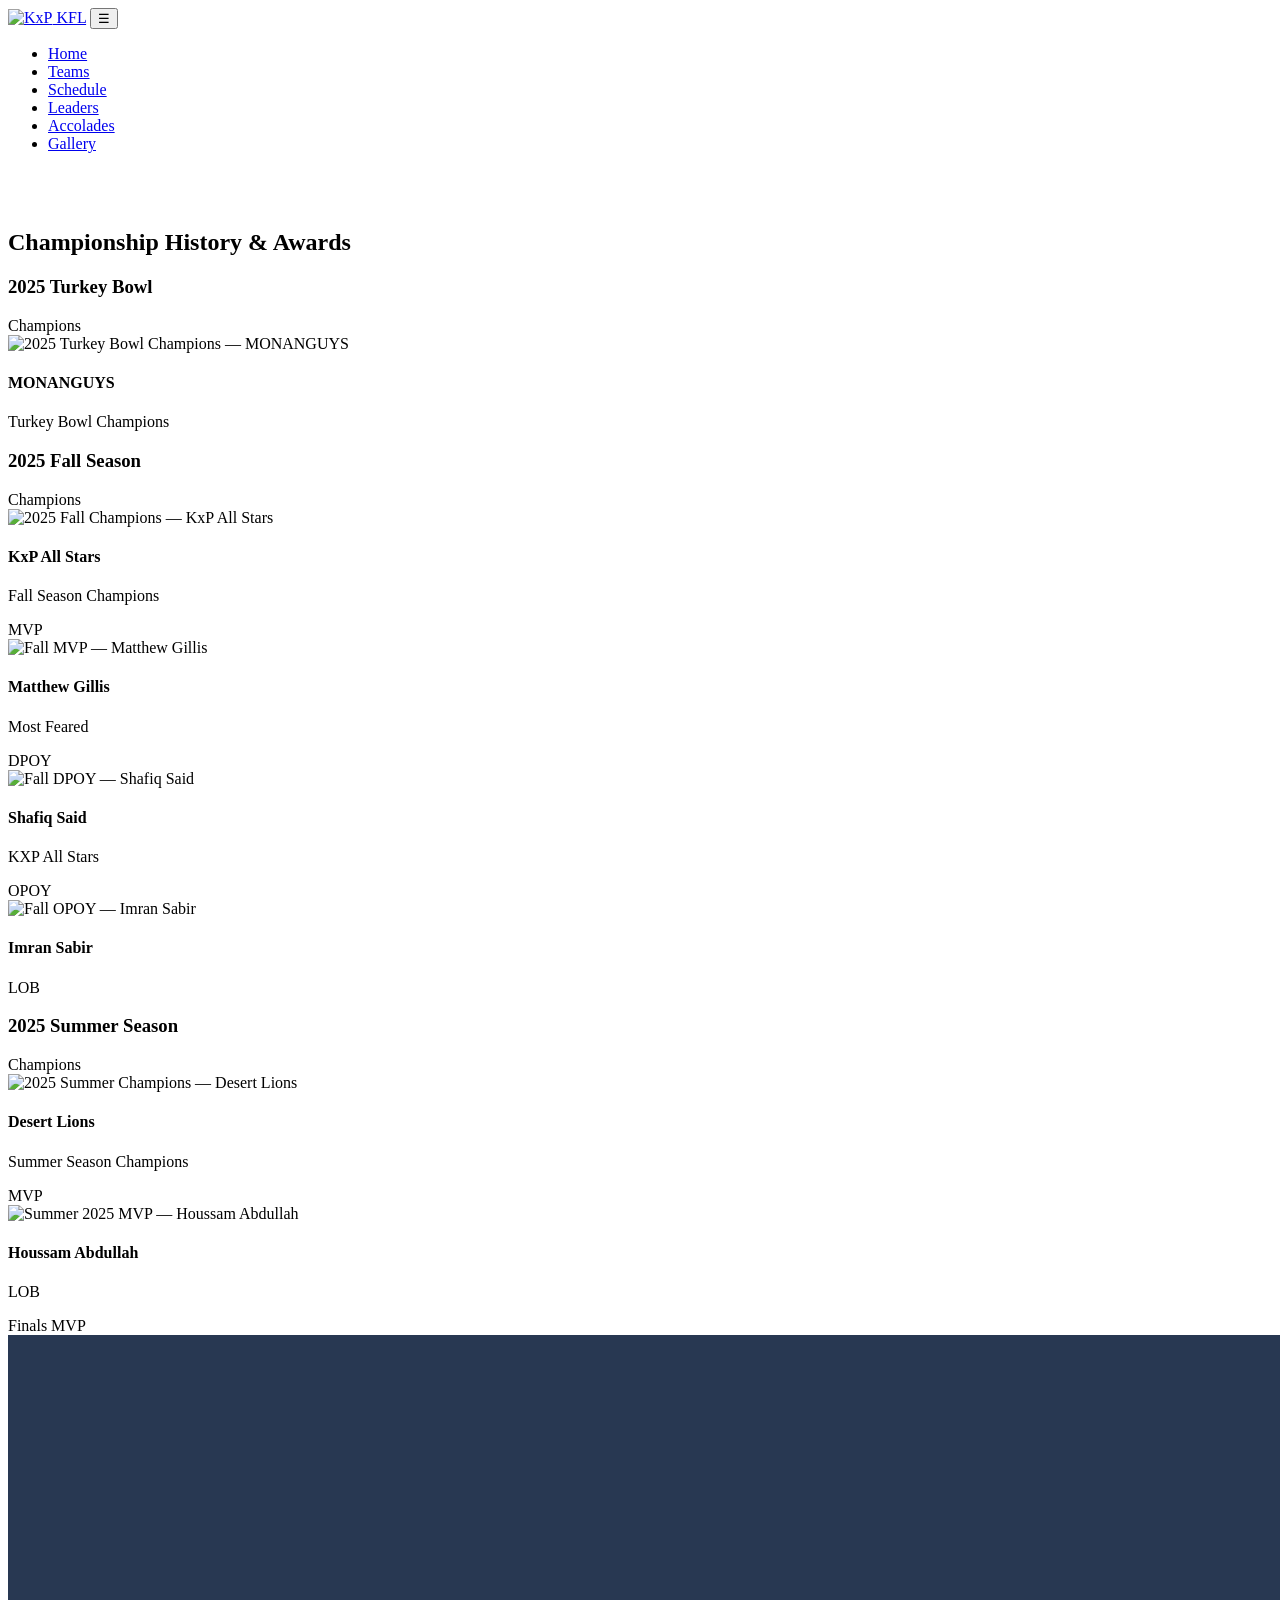
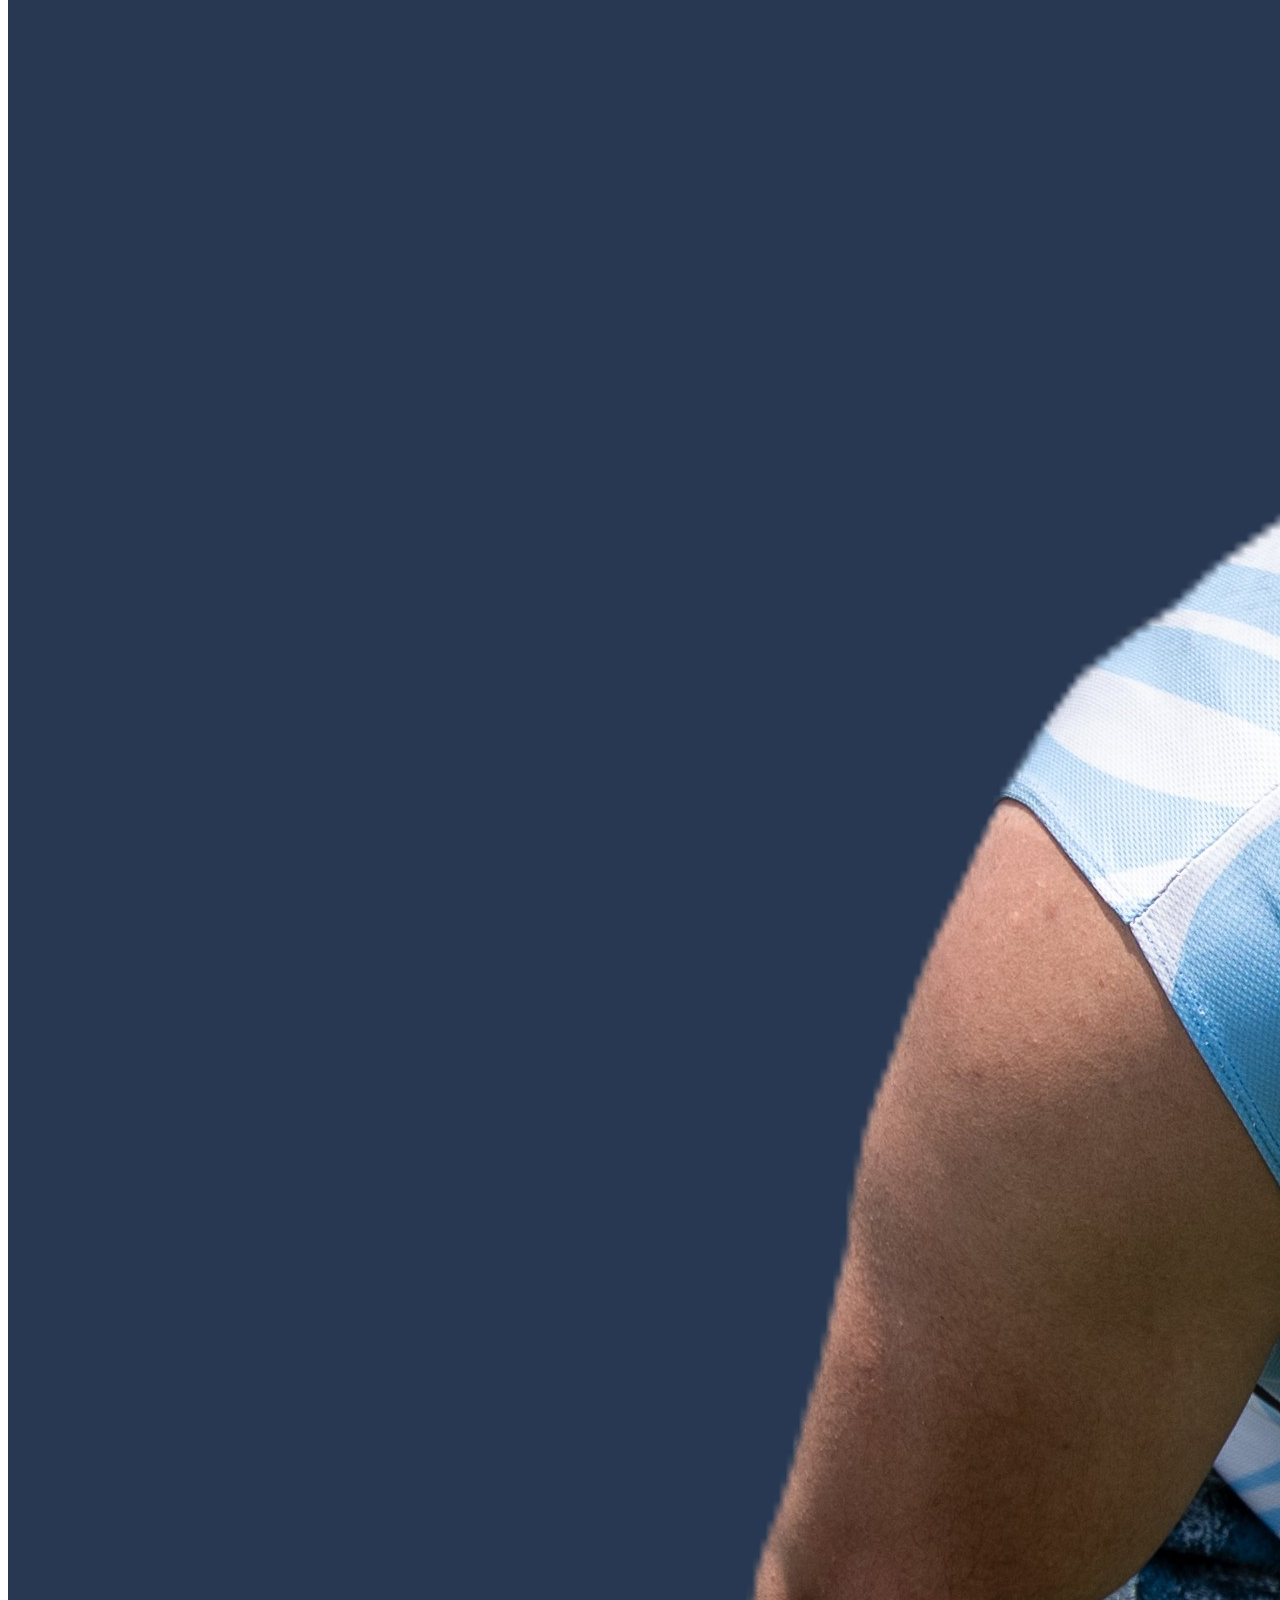
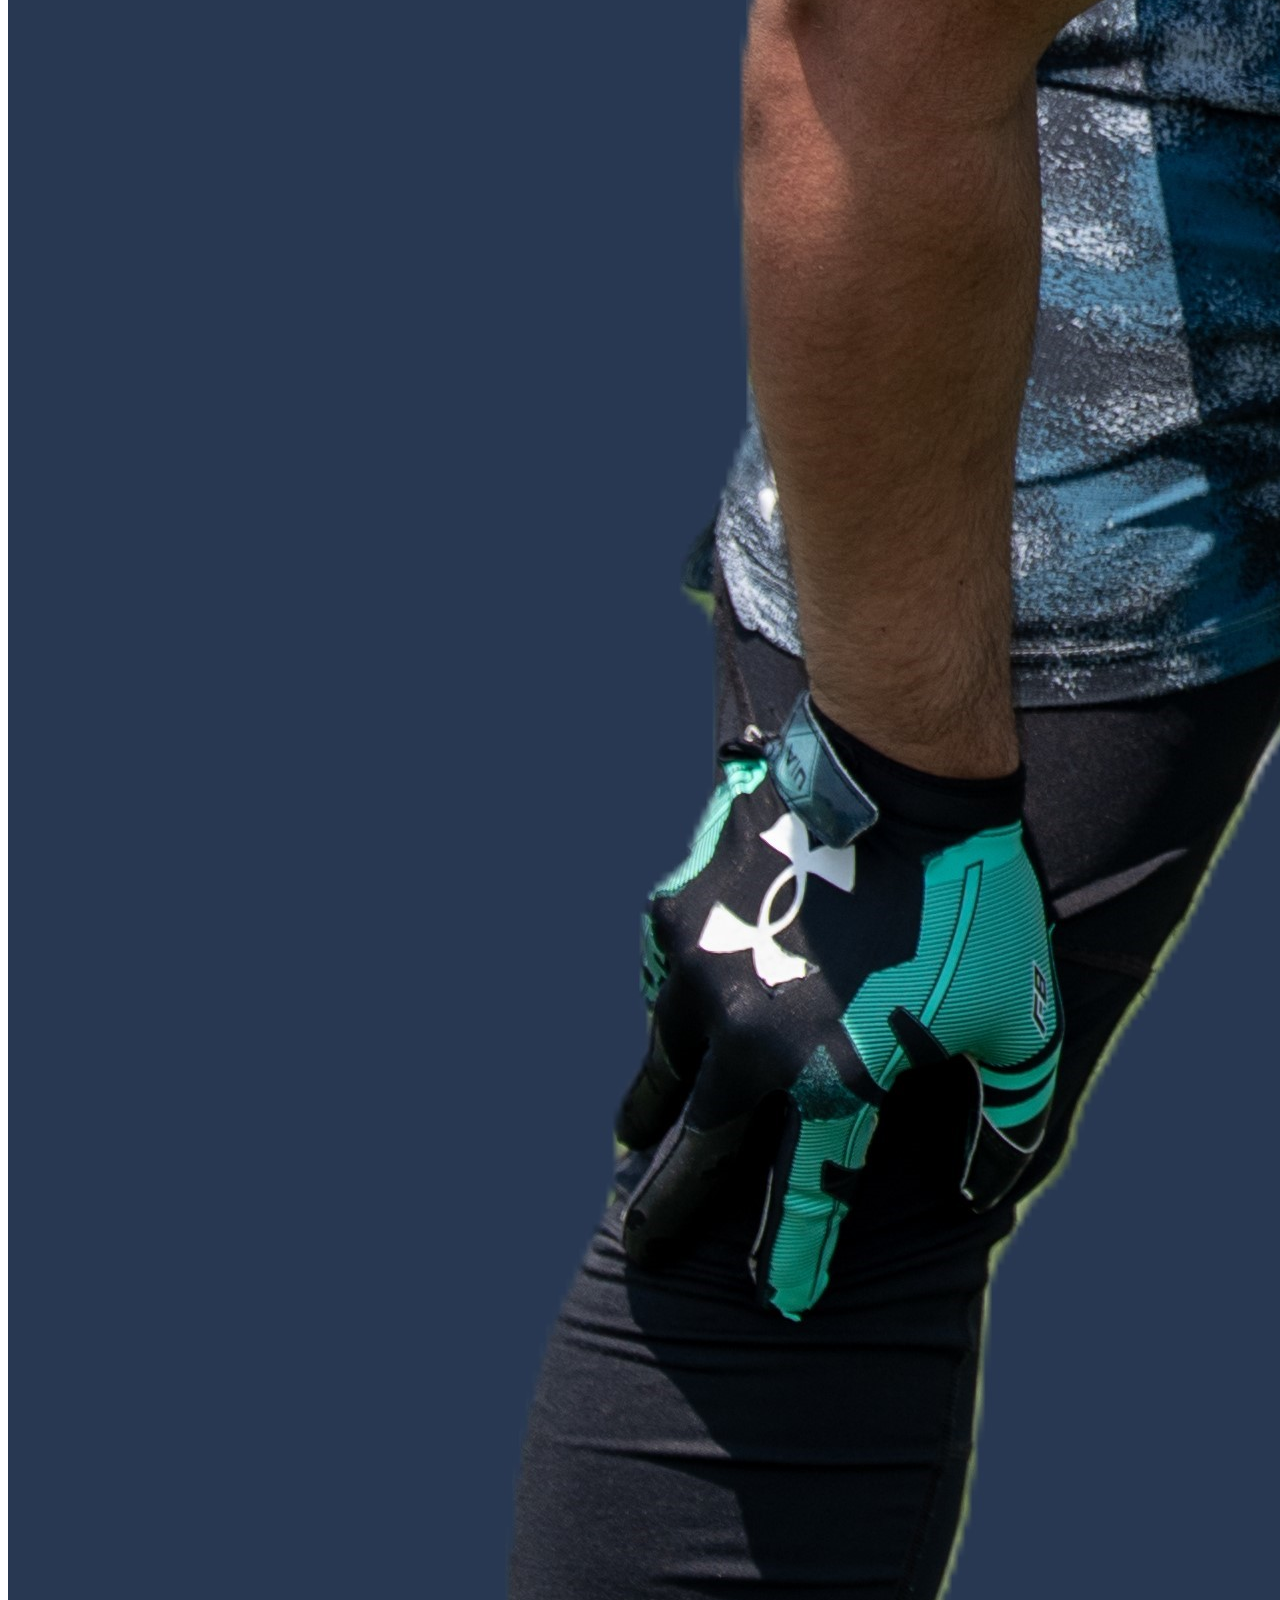
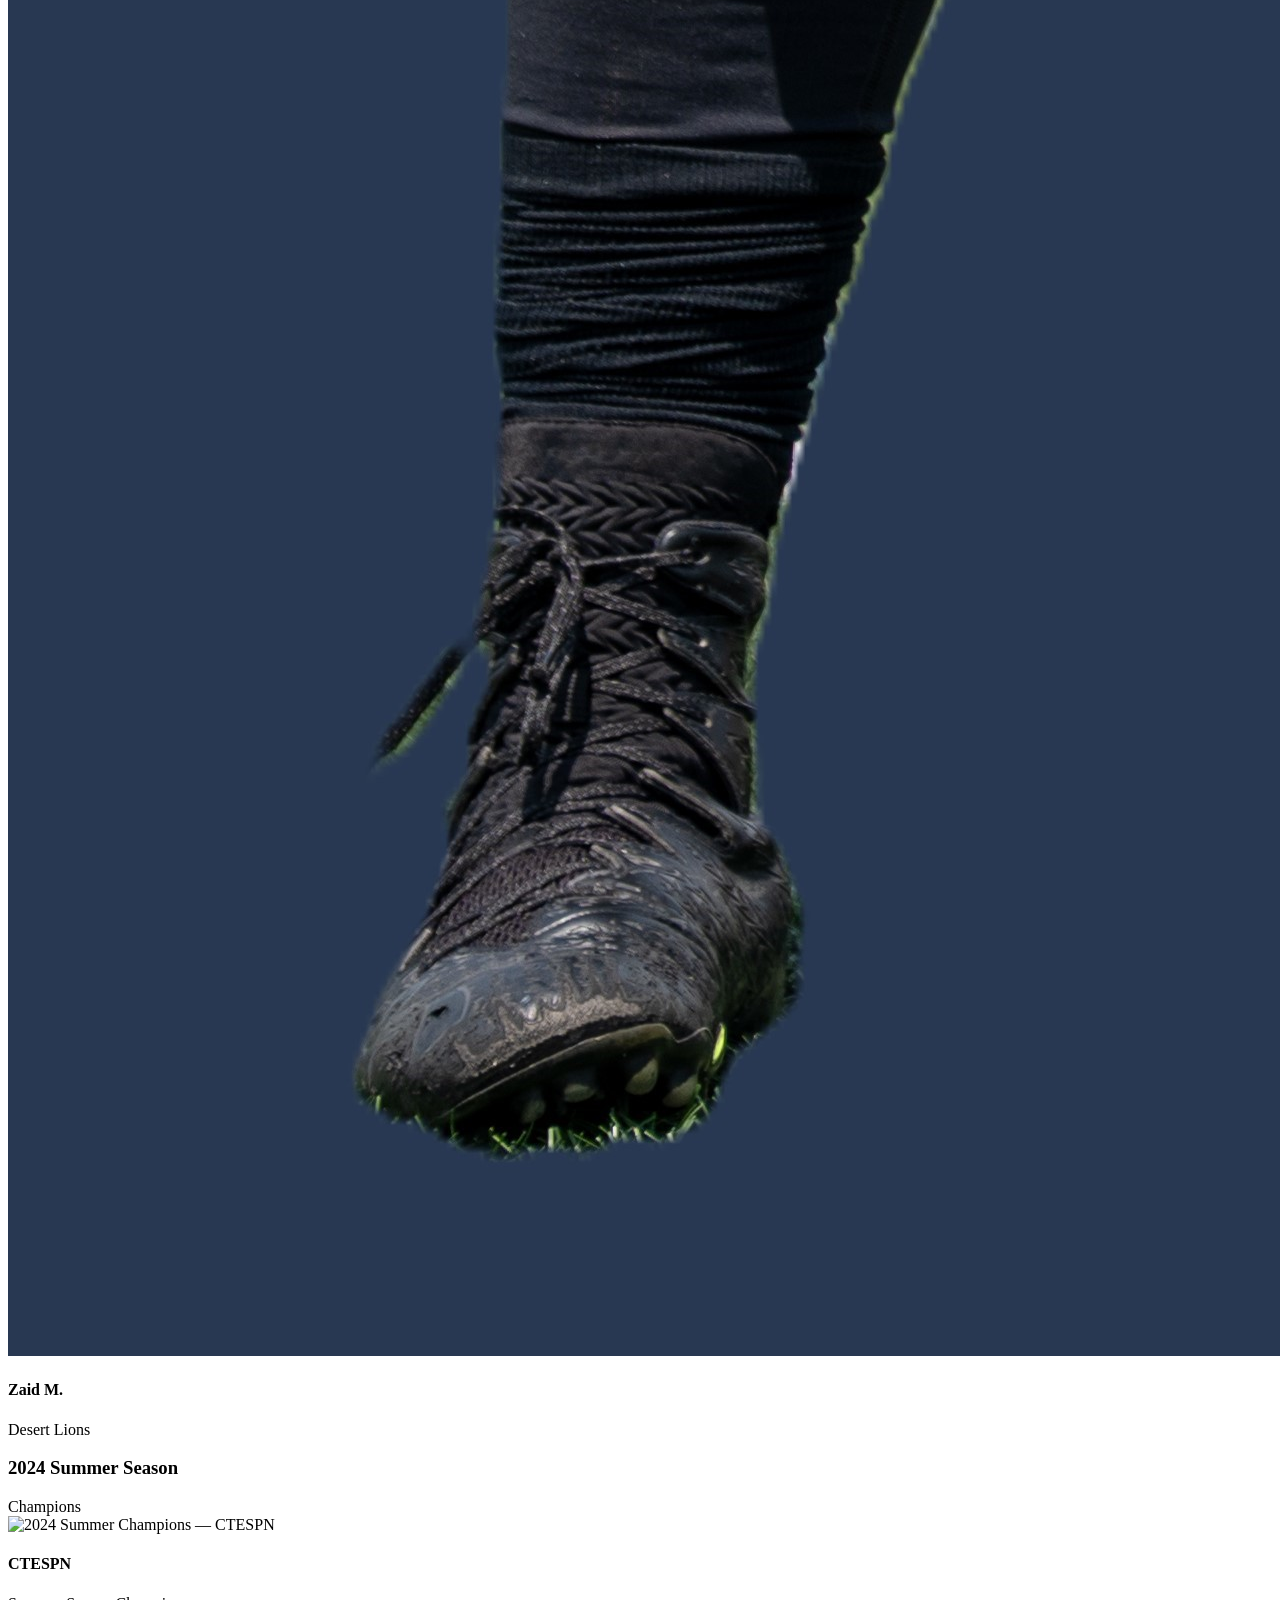
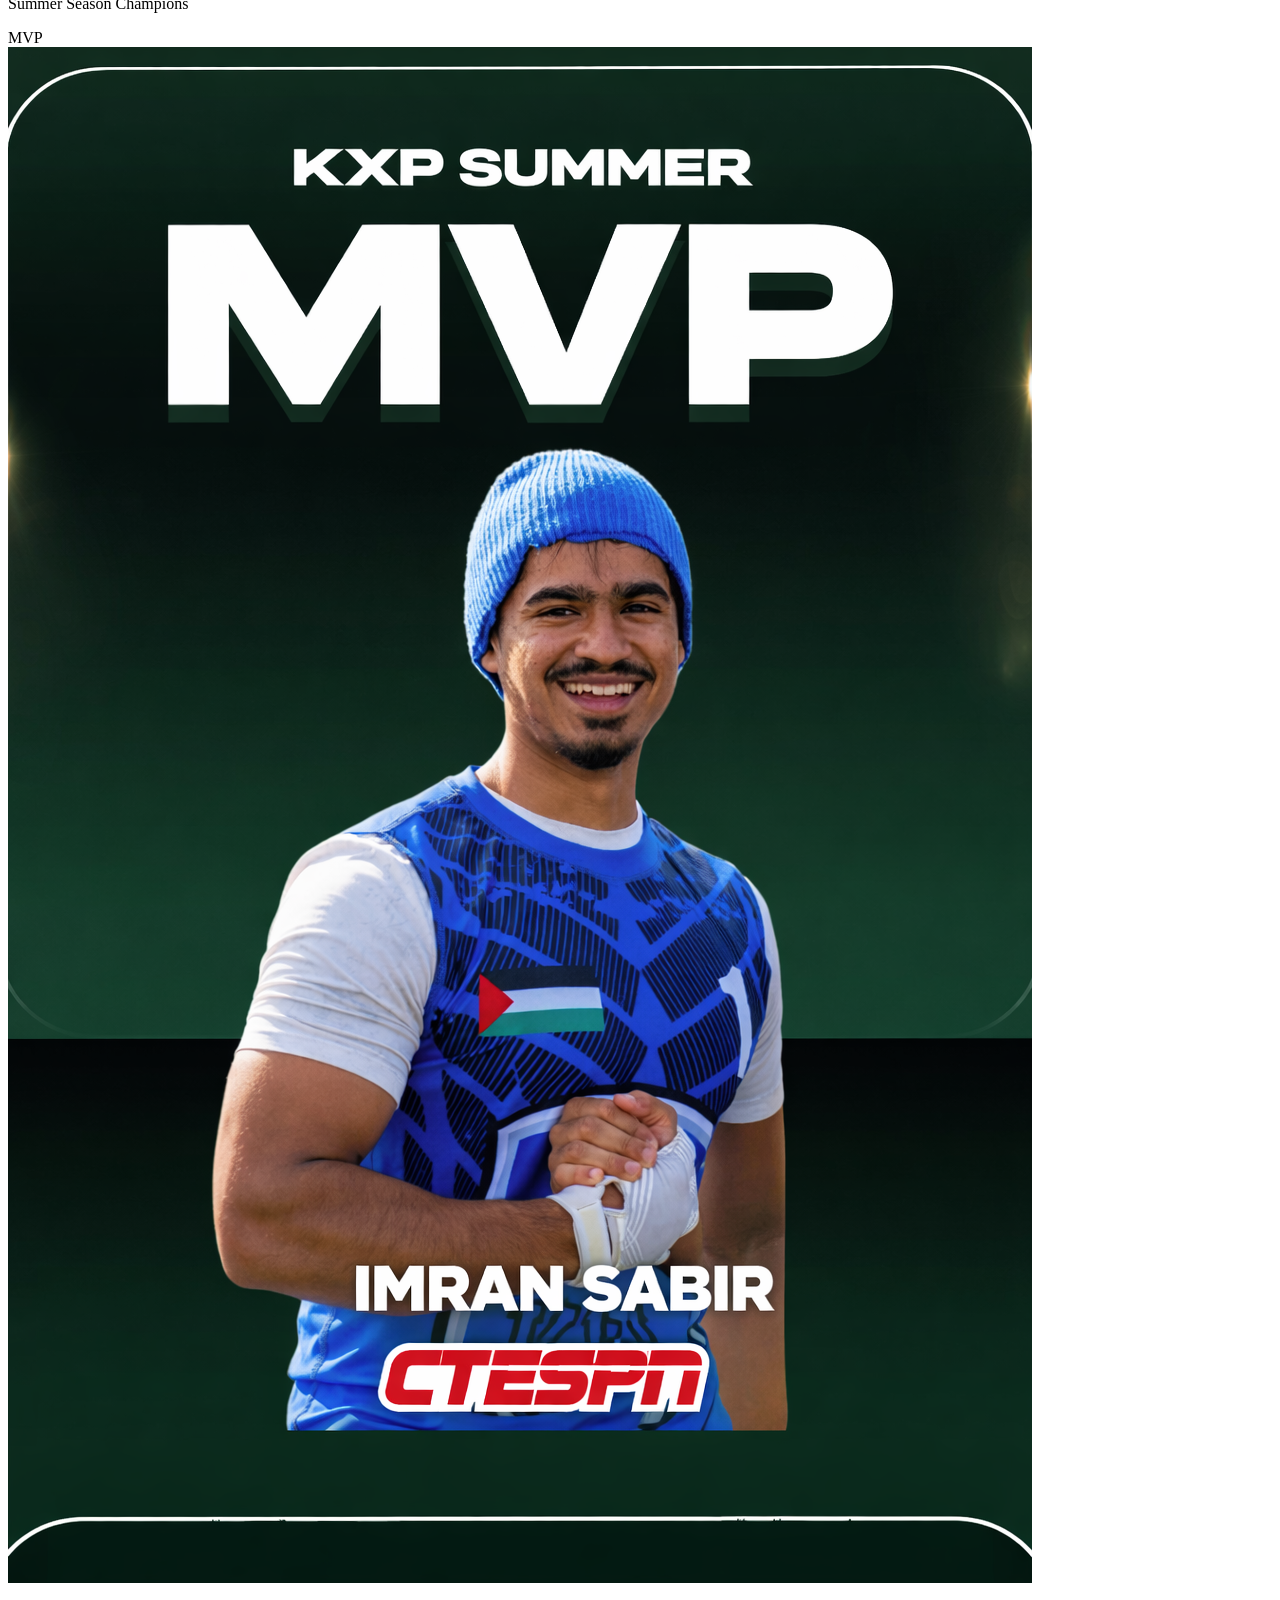
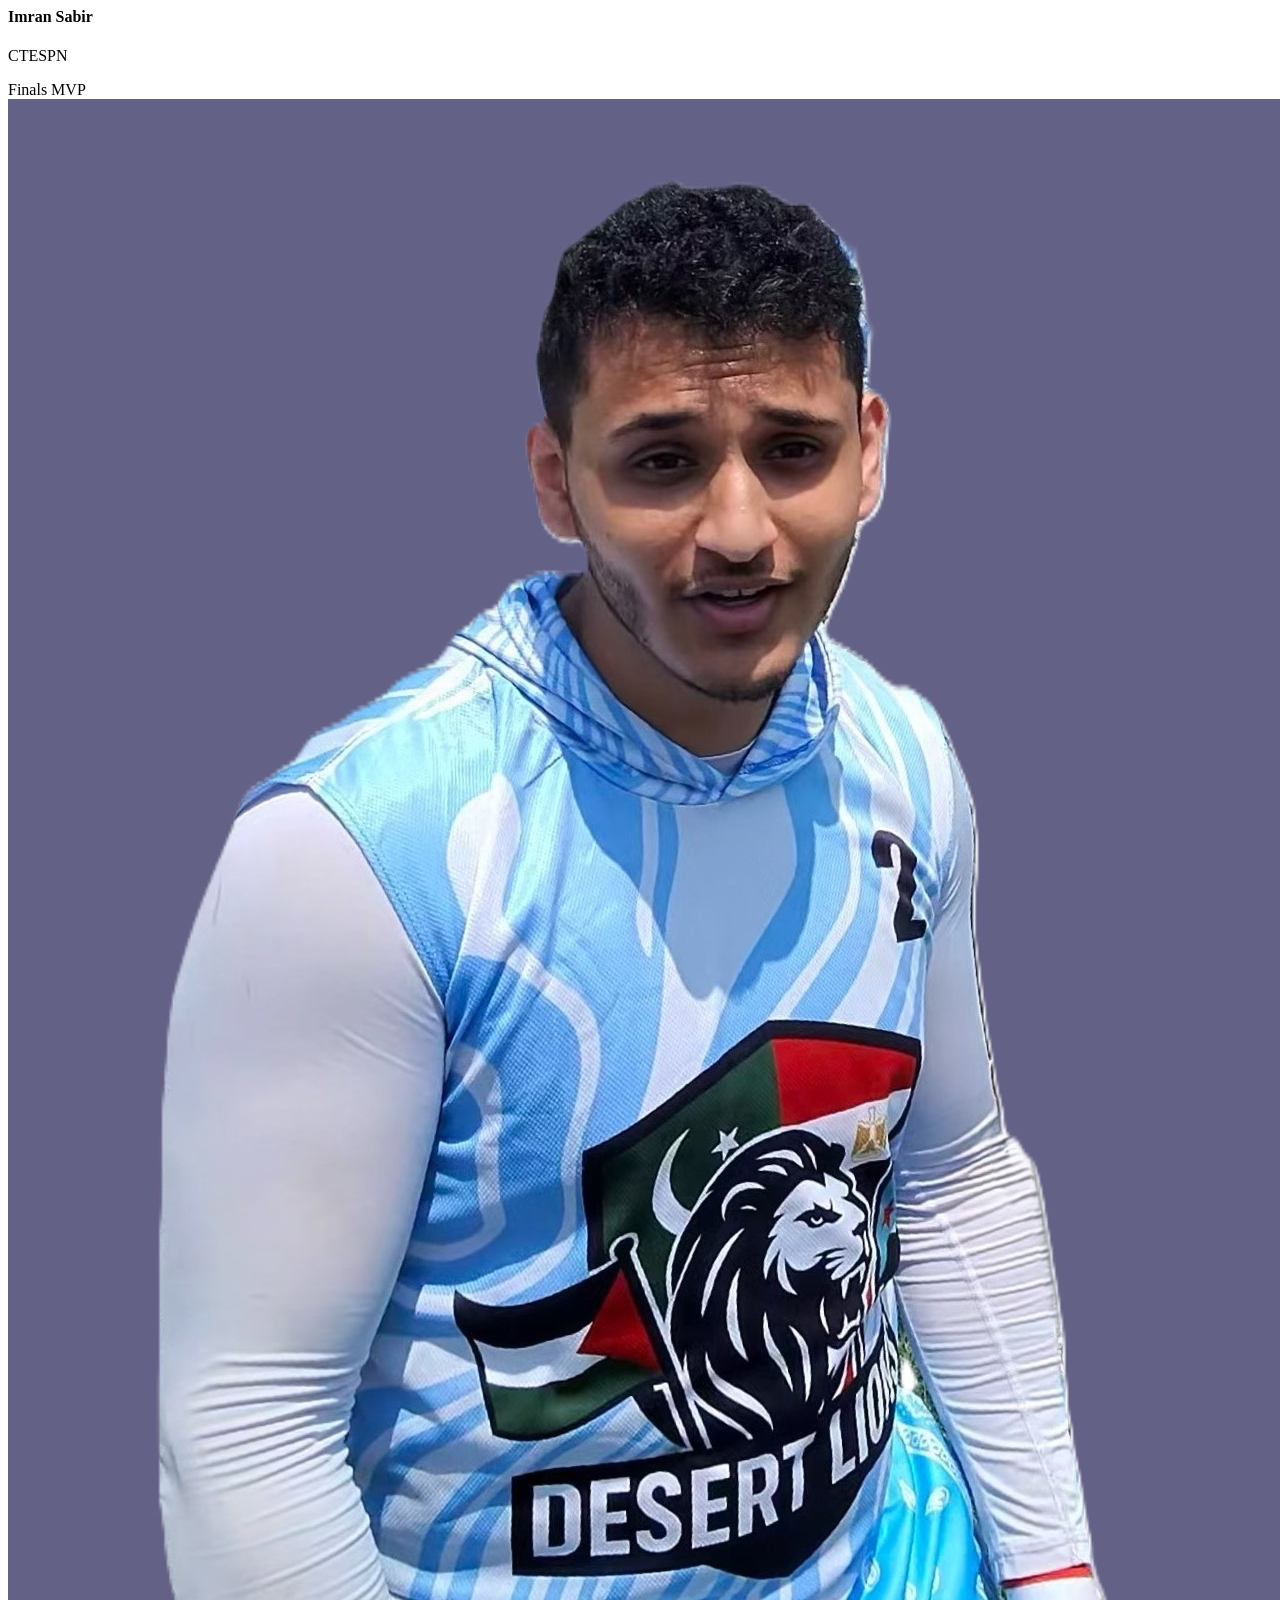
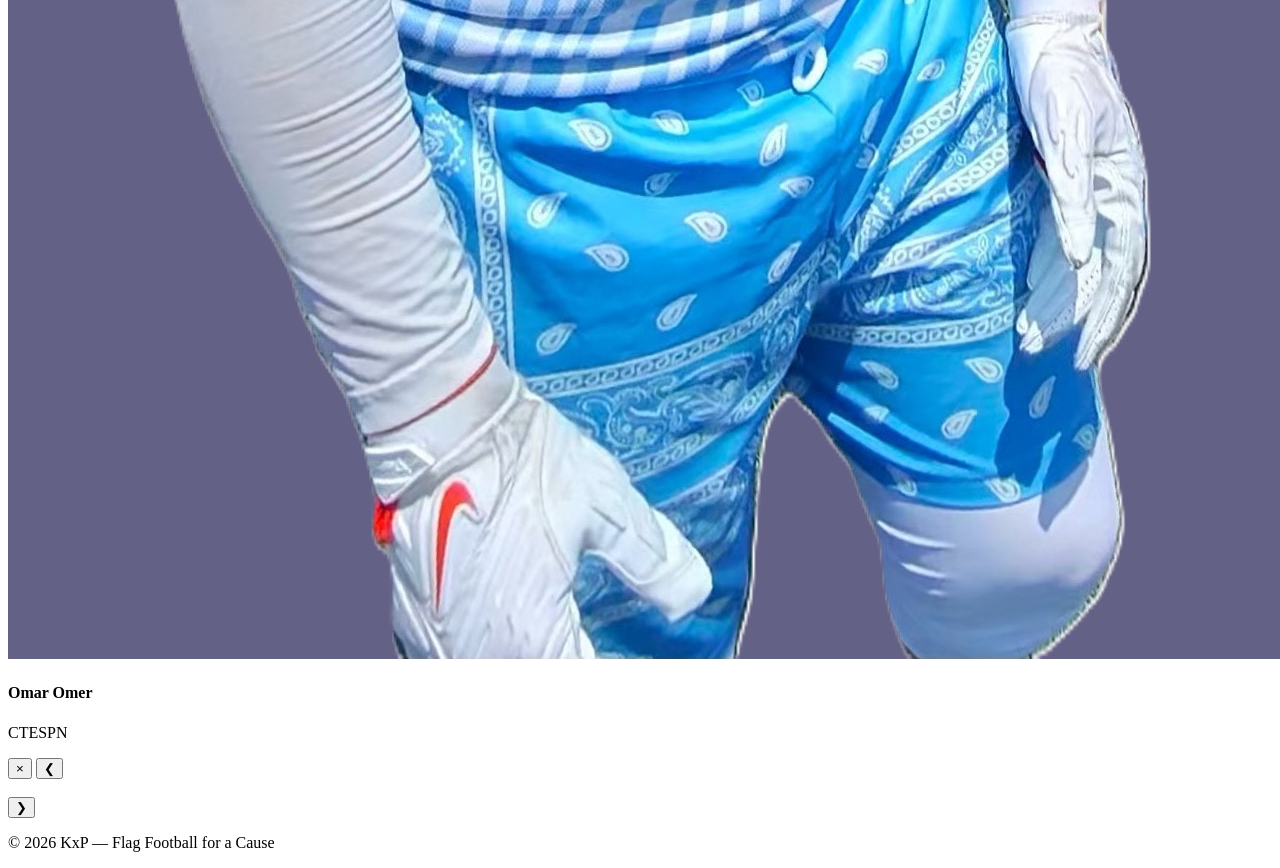
==== accolades.html @ 6675acc7 "Updated Accolades" ====
<!DOCTYPE html>
<html lang="en">
<head>
  <meta charset="UTF-8">
  <meta name="viewport" content="width=device-width, initial-scale=1.0">
  <title>Accolades — KxP Flag Football</title>
  <link rel="preconnect" href="https://fonts.googleapis.com">
  <link href="https://fonts.googleapis.com/css2?family=Inter:wght@400;500;600;700;800&display=swap" rel="stylesheet">
  <link rel="stylesheet" href="css/style.css">
</head>
<body>

  <!-- Navigation -->
  <nav class="navbar">
    <div class="navbar-inner">
      <a href="index.html" class="nav-brand"><img src="images/logo.PNG" alt="KxP"> KFL</a>
      <button class="mobile-toggle" onclick="toggleMobileNav()">&#9776;</button>
      <ul class="nav-links">
        <li><a href="index.html">Home</a></li>
        <li><a href="teams.html">Teams</a></li>
        <li><a href="schedule.html">Schedule</a></li>
        <li><a href="leaders.html">Leaders</a></li>
        <li><a href="accolades.html" class="active">Accolades</a></li>
        <li><a href="gallery.html">Gallery</a></li>
      </ul>
    </div>
  </nav>

  <section class="section" style="padding-top: 2.5rem;">
    <h2 class="section-title">Championship History & Awards</h2>

    <!-- 2025 Turkey Bowl -->
    <div class="accolade-season">
      <h3 class="accolade-season-title">2025 Turkey Bowl</h3>
      <div class="accolade-grid">
        <div class="accolade-card accolade-champ">
          <div class="accolade-badge">Champions</div>
          <img src="images/TurkeyBowlChamps2025.PNG" alt="2025 Turkey Bowl Champions — MONANGUYS">
          <div class="accolade-info">
            <h4>MONANGUYS</h4>
            <p>Turkey Bowl Champions</p>
          </div>
        </div>
      </div>
    </div>

    <!-- 2025 Fall Season -->
    <div class="accolade-season">
      <h3 class="accolade-season-title">2025 Fall Season</h3>
      <div class="accolade-grid">
        <div class="accolade-card accolade-champ">
          <div class="accolade-badge">Champions</div>
          <img src="images/team1.PNG" alt="2025 Fall Champions — KxP All Stars">
          <div class="accolade-info">
            <h4>KxP All Stars</h4>
            <p>Fall Season Champions</p>
          </div>
        </div>
        <div class="accolade-card">
          <div class="accolade-badge accolade-badge-mvp">MVP</div>
          <img src="images/MVPfall.PNG" alt="Fall MVP — Matthew Gillis">
          <div class="accolade-info">
            <h4>Matthew Gillis</h4>
            <p>Most Feared</p>
          </div>
        </div>
        <div class="accolade-card">
          <div class="accolade-badge accolade-badge-dpoy">DPOY</div>
          <img src="images/FallDPOY.PNG" alt="Fall DPOY — Shafiq Said">
          <div class="accolade-info">
            <h4>Shafiq Said</h4>
            <p>KXP All Stars</p>
          </div>
        </div>
        <div class="accolade-card">
          <div class="accolade-badge accolade-badge-opoy">OPOY</div>
          <img src="images/FallOPOY.PNG" alt="Fall OPOY — Imran Sabir">
          <div class="accolade-info">
            <h4>Imran Sabir</h4>
            <p>LOB</p>
          </div>
        </div>
      </div>
    </div>

    <!-- 2025 Summer Season -->
    <div class="accolade-season">
      <h3 class="accolade-season-title">2025 Summer Season</h3>
      <div class="accolade-grid">
        <div class="accolade-card accolade-champ">
          <div class="accolade-badge">Champions</div>
          <img src="images/DL.PNG" alt="2025 Summer Champions — Desert Lions">
          <div class="accolade-info">
            <h4>Desert Lions</h4>
            <p>Summer Season Champions</p>
          </div>
        </div>
        <div class="accolade-card">
          <div class="accolade-badge accolade-badge-mvp">MVP</div>
          <img src="images/Summer2025MvpHoussamAbdullah.PNG" alt="Summer 2025 MVP — Houssam Abdullah">
          <div class="accolade-info">
            <h4>Houssam Abdullah</h4>
            <p>LOB</p>
          </div>
        </div>
        <div class="accolade-card">
          <div class="accolade-badge accolade-badge-mvp">Finals MVP</div>
          <img src="images/Summer2025FinalsMVPZaidM.JPEG" alt="Summer 2025 Finals MVP — Zaid M.">
          <div class="accolade-info">
            <h4>Zaid M.</h4>
            <p>Desert Lions</p>
          </div>
        </div>
      </div>
    </div>

    <!-- 2024 Summer Season -->
    <div class="accolade-season">
      <h3 class="accolade-season-title">2024 Summer Season</h3>
      <div class="accolade-grid">
        <div class="accolade-card accolade-champ">
          <div class="accolade-badge">Champions</div>
          <img src="images/Summer2024Champs.PNG" alt="2024 Summer Champions — CTESPN">
          <div class="accolade-info">
            <h4>CTESPN</h4>
            <p>Summer Season Champions</p>
          </div>
        </div>
        <div class="accolade-card">
          <div class="accolade-badge accolade-badge-mvp">MVP</div>
          <img src="images/Summer2024MvpImranSabir.PNG" alt="Summer 2024 MVP — Imran Sabir">
          <div class="accolade-info">
            <h4>Imran Sabir</h4>
            <p>CTESPN</p>
          </div>
        </div>
        <div class="accolade-card">
          <div class="accolade-badge accolade-badge-mvp">Finals MVP</div>
          <img src="images/Summer2024FinalsMVPOmarOmer.jpeg" alt="Summer 2024 Finals MVP — Omar Omer">
          <div class="accolade-info">
            <h4>Omar Omer</h4>
            <p>CTESPN</p>
          </div>
        </div>
      </div>
    </div>

  </section>

  <!-- Lightbox -->
  <div class="lightbox" id="lightbox">
    <button class="lightbox-close" onclick="closeLightbox()">&times;</button>
    <button class="lightbox-prev" onclick="prevPhoto()">&#10094;</button>
    <div class="lightbox-content">
      <img id="lightbox-img" src="" alt="">
      <div class="lightbox-caption" id="lightbox-caption"></div>
      <div class="lightbox-counter" id="lightbox-counter"></div>
    </div>
    <button class="lightbox-next" onclick="nextPhoto()">&#10095;</button>
  </div>

  <!-- Footer -->
  <footer class="footer">
    <p>&copy; 2026 KxP &mdash; Flag Football for a Cause</p>
  </footer>

  <script src="js/app.js"></script>
  <script>
    // Build photos array from accolade cards
    const cards = document.querySelectorAll('.accolade-card');
    const photos = [];
    cards.forEach((card, i) => {
      const img = card.querySelector('img');
      const h4 = card.querySelector('.accolade-info h4');
      const badge = card.querySelector('.accolade-badge');
      const caption = (badge ? badge.textContent + ' — ' : '') + (h4 ? h4.textContent : '');
      photos.push({ src: img.src, caption: caption });
      card.style.cursor = 'pointer';
      card.addEventListener('click', () => openLightbox(i));
    });

    let currentPhoto = 0;

    function openLightbox(index) {
      currentPhoto = index;
      updateLightbox();
      document.getElementById('lightbox').classList.add('active');
      document.body.style.overflow = 'hidden';
    }

    function closeLightbox() {
      document.getElementById('lightbox').classList.remove('active');
      document.body.style.overflow = '';
    }

    function nextPhoto() {
      currentPhoto = (currentPhoto + 1) % photos.length;
      updateLightbox();
    }

    function prevPhoto() {
      currentPhoto = (currentPhoto - 1 + photos.length) % photos.length;
      updateLightbox();
    }

    function updateLightbox() {
      const photo = photos[currentPhoto];
      document.getElementById('lightbox-img').src = photo.src;
      document.getElementById('lightbox-img').alt = photo.caption;
      document.getElementById('lightbox-caption').textContent = photo.caption;
      document.getElementById('lightbox-counter').textContent = (currentPhoto + 1) + ' / ' + photos.length;
    }

    document.addEventListener('keydown', (e) => {
      const lb = document.getElementById('lightbox');
      if (!lb.classList.contains('active')) return;
      if (e.key === 'Escape') closeLightbox();
      if (e.key === 'ArrowRight') nextPhoto();
      if (e.key === 'ArrowLeft') prevPhoto();
    });

    document.getElementById('lightbox').addEventListener('click', (e) => {
      if (e.target === document.getElementById('lightbox')) closeLightbox();
    });
  </script>
</body>
</html>
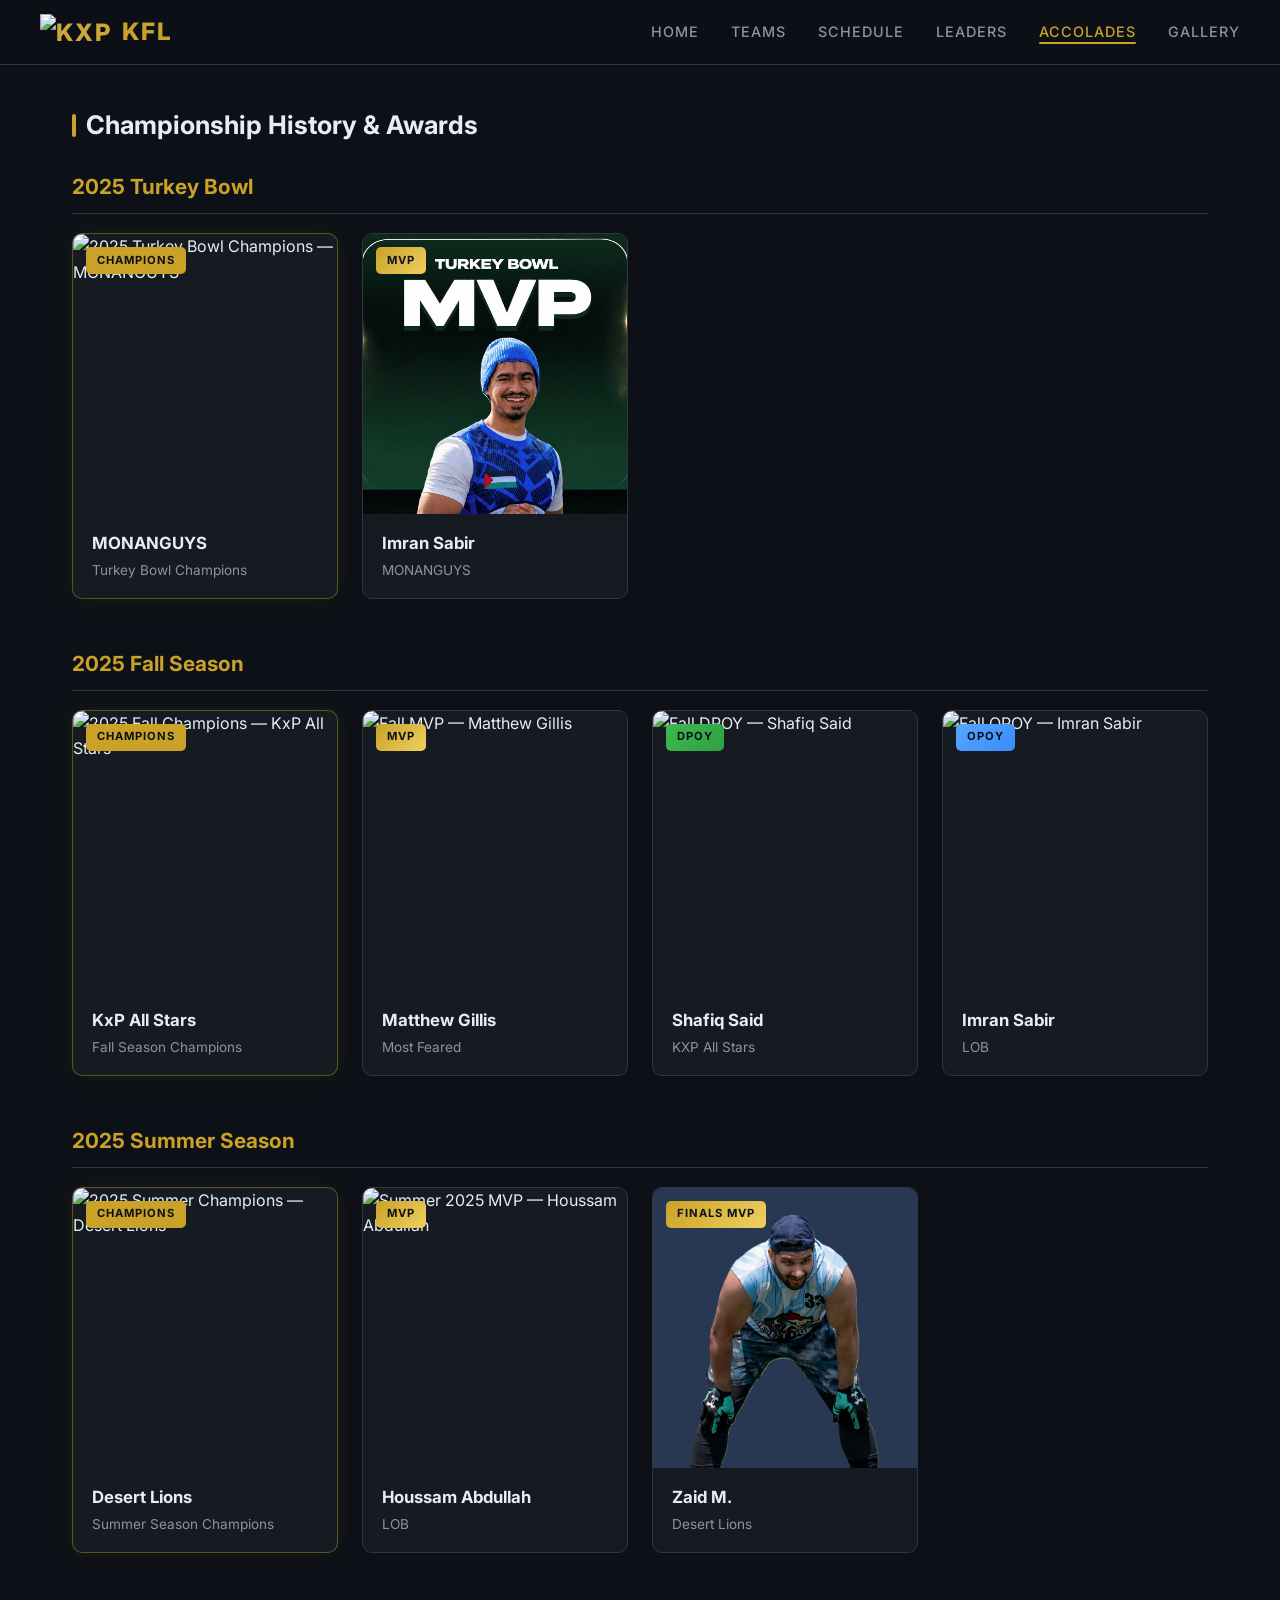
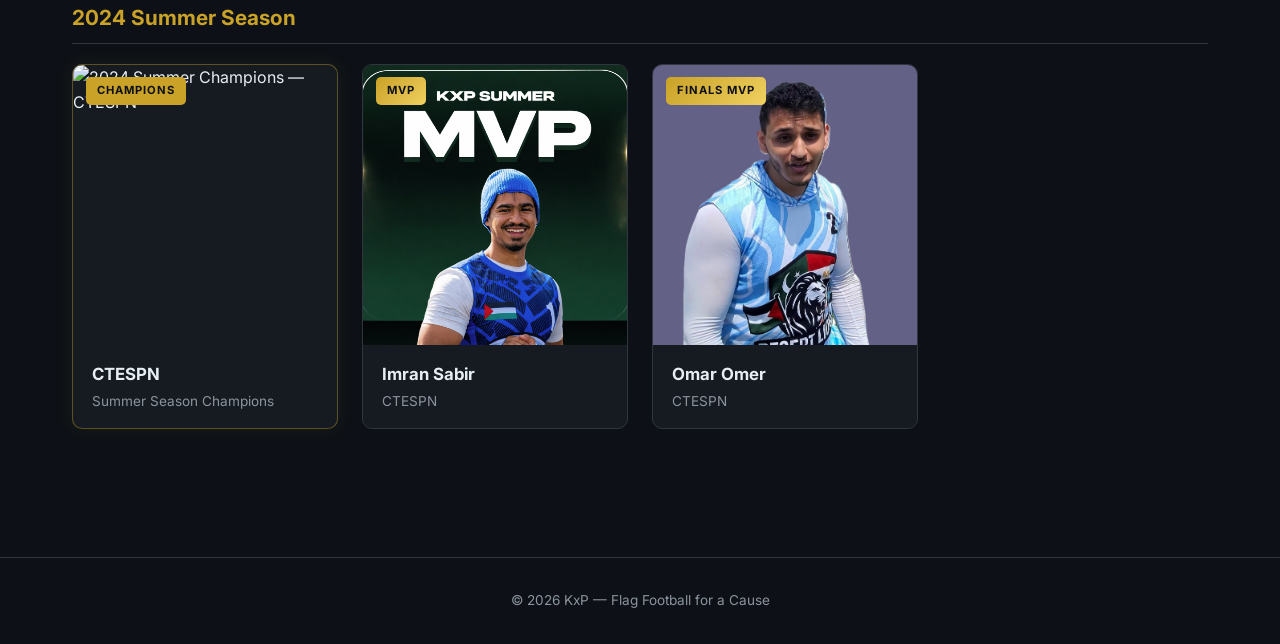
==== commit 419eeadf: "Fixes" ====
--- a/accolades.html
+++ b/accolades.html
@@ -39,6 +39,14 @@
           <div class="accolade-info">
             <h4>MONANGUYS</h4>
             <p>Turkey Bowl Champions</p>
+          </div>
+        </div>
+        <div class="accolade-card">
+          <div class="accolade-badge accolade-badge-mvp">MVP</div>
+          <img src="images/ImranTurkeyBowlMVp.png" alt="Turkey Bowl MVP — Imran Sabir">
+          <div class="accolade-info">
+            <h4>Imran Sabir</h4>
+            <p>MONANGUYS</p>
           </div>
         </div>
       </div>
--- a/css/style.css
+++ b/css/style.css
@@ -0,0 +1,1451 @@
+/* ── Reset & Base ── */
+*, *::before, *::after { margin: 0; padding: 0; box-sizing: border-box; }
+
+:root {
+  --bg: #0d1117;
+  --surface: #161b22;
+  --surface-hover: #1c2129;
+  --border: #30363d;
+  --text: #e6edf3;
+  --text-muted: #8b949e;
+  --accent: #c9a227;
+  --accent-glow: rgba(201, 162, 39, 0.15);
+  --green: #3fb950;
+  --red: #f85149;
+  --radius: 10px;
+}
+
+html { scroll-behavior: smooth; }
+
+body {
+  font-family: 'Inter', -apple-system, BlinkMacSystemFont, 'Segoe UI', sans-serif;
+  background: var(--bg);
+  color: var(--text);
+  line-height: 1.6;
+  min-height: 100vh;
+}
+
+a { color: var(--accent); text-decoration: none; transition: opacity 0.2s; }
+a:hover { opacity: 0.85; }
+
+img { max-width: 100%; display: block; }
+
+/* ── Navigation ── */
+.navbar {
+  position: sticky;
+  top: 0;
+  z-index: 100;
+  background: rgba(13, 17, 23, 0.92);
+  backdrop-filter: blur(12px);
+  border-bottom: 1px solid var(--border);
+  padding: 0 2rem;
+}
+
+.navbar-inner {
+  max-width: 1200px;
+  margin: 0 auto;
+  display: flex;
+  align-items: center;
+  justify-content: space-between;
+  height: 64px;
+}
+
+.nav-brand {
+  font-size: 1.5rem;
+  font-weight: 800;
+  color: var(--accent);
+  letter-spacing: 2px;
+  text-transform: uppercase;
+  display: flex;
+  align-items: center;
+  gap: 0.6rem;
+}
+
+.nav-brand img {
+  height: 36px;
+  width: auto;
+  mix-blend-mode: screen;
+}
+
+.nav-brand span { color: var(--text); font-weight: 400; }
+
+.nav-links { display: flex; gap: 2rem; list-style: none; }
+
+.nav-links a {
+  color: var(--text-muted);
+  font-weight: 500;
+  font-size: 0.9rem;
+  text-transform: uppercase;
+  letter-spacing: 1px;
+  transition: color 0.2s;
+  position: relative;
+}
+
+.nav-links a:hover, .nav-links a.active { color: var(--accent); opacity: 1; }
+
+.nav-links a.active::after {
+  content: '';
+  position: absolute;
+  bottom: -4px;
+  left: 0;
+  right: 0;
+  height: 2px;
+  background: var(--accent);
+  border-radius: 1px;
+}
+
+.mobile-toggle {
+  display: none;
+  background: none;
+  border: none;
+  color: var(--text);
+  font-size: 1.5rem;
+  cursor: pointer;
+}
+
+/* ── Hero ── */
+.hero {
+  position: relative;
+  text-align: center;
+  padding: 5rem 2rem 4rem;
+  overflow: hidden;
+  background:
+    linear-gradient(180deg, rgba(201,162,39,0.12) 0%, transparent 55%),
+    radial-gradient(ellipse 80% 60% at 50% 0%, rgba(201,162,39,0.08) 0%, transparent 70%);
+}
+
+/* Subtle yard-line texture in the hero */
+.hero-field-lines {
+  position: absolute;
+  inset: 0;
+  pointer-events: none;
+  background-image:
+    repeating-linear-gradient(
+      90deg,
+      transparent,
+      transparent calc(10% - 1px),
+      rgba(255,255,255,0.025) calc(10% - 1px),
+      rgba(255,255,255,0.025) 10%
+    );
+  z-index: 0;
+}
+
+.hero-yard-numbers {
+  position: absolute;
+  bottom: 18%;
+  left: 0;
+  right: 0;
+  display: flex;
+  justify-content: space-around;
+  padding: 0 5.5%;
+  pointer-events: none;
+  user-select: none;
+}
+
+.hero-yard-numbers span {
+  font-size: 5.5rem;
+  font-weight: 900;
+  font-style: italic;
+  color: rgba(255, 255, 255, 0.035);
+  line-height: 1;
+  letter-spacing: -3px;
+  transform: scaleX(0.72);
+  transform-origin: center bottom;
+  display: block;
+}
+
+.hero-content {
+  position: relative;
+  z-index: 1;
+}
+
+.hero-logo {
+  width: 200px;
+  height: auto;
+  margin: 0 auto 1.5rem;
+  display: flex;
+  align-items: center;
+  justify-content: center;
+  filter: drop-shadow(0 4px 24px rgba(201,162,39,0.3));
+}
+
+.hero-logo img {
+  width: 100%;
+  height: auto;
+  object-fit: contain;
+}
+
+.hero h1 {
+  font-size: 3.2rem;
+  font-weight: 800;
+  margin-bottom: 0.75rem;
+  letter-spacing: -0.5px;
+}
+
+.hero h1 span {
+  color: var(--accent);
+  position: relative;
+}
+
+.hero .subtitle {
+  color: var(--text-muted);
+  font-size: 1.1rem;
+  max-width: 600px;
+  margin: 0 auto 2rem;
+  line-height: 1.7;
+}
+
+/* Hero stat strip */
+.hero-stats {
+  display: inline-flex;
+  align-items: center;
+  gap: 0;
+  background: rgba(255,255,255,0.04);
+  border: 1px solid var(--border);
+  border-radius: 14px;
+  padding: 0.8rem 2rem;
+  margin-top: 0.5rem;
+  backdrop-filter: blur(8px);
+}
+
+.hero-stat {
+  display: flex;
+  flex-direction: column;
+  align-items: center;
+  padding: 0 1.5rem;
+}
+
+.hero-stat-num {
+  font-size: 1.6rem;
+  font-weight: 800;
+  color: var(--accent);
+  line-height: 1;
+}
+
+.hero-stat-label {
+  font-size: 0.7rem;
+  text-transform: uppercase;
+  letter-spacing: 1.5px;
+  color: var(--text-muted);
+  margin-top: 0.2rem;
+}
+
+.hero-stat-divider {
+  width: 1px;
+  height: 36px;
+  background: var(--border);
+  flex-shrink: 0;
+}
+
+/* ── Section ── */
+.section {
+  max-width: 1200px;
+  margin: 0 auto;
+  padding: 3rem 2rem;
+}
+
+.section-title {
+  font-size: 1.6rem;
+  font-weight: 700;
+  margin-bottom: 1.5rem;
+  display: flex;
+  align-items: center;
+  gap: 0.6rem;
+}
+
+.section-title::before {
+  content: '';
+  width: 4px;
+  height: 1.4rem;
+  background: var(--accent);
+  border-radius: 2px;
+}
+
+/* ── Section Title Row ── */
+.section-title-row {
+  display: flex;
+  align-items: center;
+  justify-content: space-between;
+  margin-bottom: 1.5rem;
+}
+
+.section-title-row .section-title {
+  margin-bottom: 0;
+}
+
+.section-link {
+  font-size: 0.85rem;
+  font-weight: 600;
+  color: var(--accent);
+  opacity: 0.8;
+  transition: opacity 0.2s;
+}
+
+.section-link:hover { opacity: 1; }
+
+/* ── About Cards ── */
+.about-grid {
+  display: grid;
+  grid-template-columns: repeat(auto-fit, minmax(280px, 1fr));
+  gap: 1.5rem;
+}
+
+.about-card {
+  background: var(--surface);
+  border: 1px solid var(--border);
+  border-radius: var(--radius);
+  border-left: 3px solid var(--accent);
+  padding: 1.8rem;
+  transition: border-color 0.2s, transform 0.2s, box-shadow 0.2s;
+}
+
+.about-card:hover {
+  transform: translateY(-2px);
+  box-shadow: 0 8px 24px rgba(0,0,0,0.3);
+}
+
+.about-card-icon {
+  width: 44px;
+  height: 44px;
+  background: var(--accent-glow);
+  border: 1px solid rgba(201,162,39,0.3);
+  border-radius: 10px;
+  display: flex;
+  align-items: center;
+  justify-content: center;
+  margin-bottom: 1rem;
+  color: var(--accent);
+}
+
+.about-card-icon svg {
+  width: 22px;
+  height: 22px;
+}
+
+.about-card h3 { font-size: 1.1rem; margin-bottom: 0.5rem; }
+.about-card p { color: var(--text-muted); font-size: 0.95rem; }
+
+/* ── Get Involved ── */
+.get-involved {
+  display: flex;
+  gap: 2.5rem;
+  align-items: center;
+  justify-content: center;
+}
+
+.get-involved-text {
+  flex: 1;
+  display: flex;
+  flex-direction: column;
+  justify-content: center;
+}
+
+.get-involved-text p {
+  color: var(--text-muted);
+  font-size: 1rem;
+  line-height: 1.7;
+  margin-bottom: 1.5rem;
+}
+
+.ig-follow-btn {
+  display: inline-flex;
+  align-items: center;
+  gap: 0.5rem;
+  background: linear-gradient(45deg, #f09433, #e6683c, #dc2743, #cc2366, #bc1888);
+  color: #fff;
+  font-weight: 600;
+  font-size: 1.05rem;
+  padding: 0.85rem 1.8rem;
+  border-radius: 10px;
+  transition: transform 0.2s, box-shadow 0.2s;
+  text-decoration: none;
+}
+
+.ig-follow-btn:hover {
+  transform: translateY(-2px);
+  box-shadow: 0 4px 20px rgba(225, 48, 108, 0.35);
+  opacity: 1;
+  color: #fff;
+}
+
+.ig-icon {
+  width: 20px;
+  height: 20px;
+}
+
+.ig-post-card {
+  flex-shrink: 0;
+  width: 120px;
+  border-radius: 10px;
+  overflow: hidden;
+  position: relative;
+  display: block;
+  text-decoration: none;
+  border: 1px solid var(--border);
+  transition: transform 0.2s, box-shadow 0.2s;
+}
+
+.ig-post-card:hover {
+  transform: translateY(-3px);
+  box-shadow: 0 6px 24px rgba(225, 48, 108, 0.3);
+}
+
+.ig-post-card img {
+  width: 100%;
+  display: block;
+}
+
+.ig-post-overlay {
+  display: flex;
+  align-items: center;
+  justify-content: center;
+  gap: 0.4rem;
+  padding: 0.5rem;
+  background: linear-gradient(45deg, #f09433, #e6683c, #dc2743, #cc2366, #bc1888);
+  color: #fff;
+  font-size: 0.55rem;
+  font-weight: 600;
+}
+
+@media (max-width: 768px) {
+  .get-involved {
+    flex-direction: column;
+  }
+  .ig-post-card {
+    width: 100%;
+    max-width: 280px;
+    margin: 0 auto;
+  }
+}
+
+/* ── Standings Table ── */
+.standings-table {
+  width: 100%;
+  border-collapse: collapse;
+  background: var(--surface);
+  border: 1px solid var(--border);
+  border-radius: var(--radius);
+  overflow: hidden;
+}
+
+.standings-table th {
+  text-align: left;
+  padding: 0.9rem 1.2rem;
+  font-size: 0.75rem;
+  text-transform: uppercase;
+  letter-spacing: 1px;
+  color: var(--text-muted);
+  background: rgba(0,0,0,0.2);
+  border-bottom: 1px solid var(--border);
+}
+
+.standings-table td {
+  padding: 0.9rem 1.2rem;
+  border-bottom: 1px solid var(--border);
+  font-size: 0.95rem;
+}
+
+.standings-table tr:last-child td { border-bottom: none; }
+
+.standings-table tbody tr {
+  cursor: pointer;
+  transition: background 0.15s;
+}
+
+.standings-table tbody tr:first-child td:first-child {
+  color: var(--accent);
+  font-weight: 700;
+}
+
+.standings-table tbody tr:first-child {
+  background: rgba(201, 162, 39, 0.05);
+}
+
+.standings-table tbody tr:hover { background: var(--surface-hover); }
+
+.team-name-cell {
+  display: flex;
+  align-items: center;
+  gap: 0.7rem;
+  font-weight: 600;
+}
+
+.team-logo {
+  border-radius: 6px;
+  object-fit: contain;
+  flex-shrink: 0;
+  background: rgba(255,255,255,0.05);
+}
+
+.record-win { color: var(--green); }
+.record-loss { color: var(--red); }
+
+/* ── Photo Gallery ── */
+.gallery-grid {
+  display: grid;
+  grid-template-columns: repeat(auto-fill, minmax(220px, 1fr));
+  gap: 1rem;
+}
+
+.gallery-item {
+  aspect-ratio: 4/3;
+  border-radius: var(--radius);
+  overflow: hidden;
+  background: var(--surface);
+  border: 1px solid var(--border);
+}
+
+.gallery-item img {
+  width: 100%;
+  height: 100%;
+  object-fit: cover;
+  transition: transform 0.3s;
+}
+
+.gallery-item:hover img { transform: scale(1.05); }
+
+.gallery-view-all {
+  display: inline-block;
+  margin-top: 1.2rem;
+  font-weight: 600;
+  font-size: 0.95rem;
+  color: var(--accent);
+  transition: opacity 0.2s;
+}
+
+.gallery-view-all:hover { opacity: 0.8; }
+
+/* ── Gallery Page Grid ── */
+.gallery-page-grid {
+  display: grid;
+  grid-template-columns: repeat(auto-fill, minmax(260px, 1fr));
+  gap: 1.2rem;
+}
+
+.gallery-page-item {
+  border-radius: var(--radius);
+  overflow: hidden;
+  background: var(--surface);
+  border: 1px solid var(--border);
+  cursor: pointer;
+  transition: border-color 0.2s, transform 0.2s;
+}
+
+.gallery-page-item:hover {
+  border-color: var(--accent);
+  transform: translateY(-3px);
+}
+
+.gallery-page-item img {
+  width: 100%;
+  aspect-ratio: 4/3;
+  object-fit: cover;
+  display: block;
+  transition: transform 0.3s;
+}
+
+.gallery-page-item:hover img { transform: scale(1.03); }
+
+.gallery-page-caption {
+  padding: 0.7rem 1rem;
+  font-size: 0.85rem;
+  color: var(--text-muted);
+  font-weight: 500;
+}
+
+/* ── Lightbox ── */
+.lightbox {
+  display: none;
+  position: fixed;
+  inset: 0;
+  z-index: 1000;
+  background: rgba(0, 0, 0, 0.92);
+  backdrop-filter: blur(8px);
+  align-items: center;
+  justify-content: center;
+}
+
+.lightbox.active {
+  display: flex;
+}
+
+.lightbox-content {
+  max-width: 90vw;
+  max-height: 85vh;
+  display: flex;
+  flex-direction: column;
+  align-items: center;
+}
+
+.lightbox-content img {
+  max-width: 90vw;
+  max-height: 78vh;
+  object-fit: contain;
+  border-radius: 8px;
+  animation: lbFadeIn 0.25s;
+}
+
+@keyframes lbFadeIn {
+  from { opacity: 0; transform: scale(0.95); }
+  to { opacity: 1; transform: scale(1); }
+}
+
+.lightbox-caption {
+  color: var(--text);
+  font-size: 1rem;
+  font-weight: 600;
+  margin-top: 1rem;
+  text-align: center;
+}
+
+.lightbox-counter {
+  color: var(--text-muted);
+  font-size: 0.8rem;
+  margin-top: 0.3rem;
+}
+
+.lightbox-close,
+.lightbox-prev,
+.lightbox-next {
+  position: absolute;
+  background: none;
+  border: none;
+  color: #fff;
+  cursor: pointer;
+  transition: color 0.2s, transform 0.2s;
+  z-index: 1001;
+}
+
+.lightbox-close {
+  top: 1.5rem;
+  right: 1.5rem;
+  font-size: 2.2rem;
+  line-height: 1;
+}
+
+.lightbox-close:hover { color: var(--accent); }
+
+.lightbox-prev,
+.lightbox-next {
+  top: 50%;
+  transform: translateY(-50%);
+  font-size: 2.5rem;
+  padding: 0.5rem;
+  background: rgba(255,255,255,0.08);
+  border-radius: 50%;
+  width: 50px;
+  height: 50px;
+  display: flex;
+  align-items: center;
+  justify-content: center;
+}
+
+.lightbox-prev { left: 1.5rem; }
+.lightbox-next { right: 1.5rem; }
+
+.lightbox-prev:hover,
+.lightbox-next:hover {
+  background: rgba(255,255,255,0.15);
+  color: var(--accent);
+}
+
+@media (max-width: 768px) {
+  .lightbox-prev,
+  .lightbox-next {
+    width: 40px;
+    height: 40px;
+    font-size: 1.8rem;
+  }
+  .lightbox-prev { left: 0.5rem; }
+  .lightbox-next { right: 0.5rem; }
+  .lightbox-close { top: 0.8rem; right: 0.8rem; }
+}
+
+/* ── Schedule ── */
+.schedule-week {
+  margin-bottom: 2rem;
+}
+
+.week-header {
+  display: flex;
+  align-items: center;
+  justify-content: space-between;
+  margin-bottom: 1rem;
+  padding-bottom: 0.5rem;
+  border-bottom: 1px solid var(--border);
+}
+
+.week-header h3 { font-size: 1.1rem; font-weight: 600; }
+.week-header .week-date { color: var(--text-muted); font-size: 0.9rem; }
+
+.game-card {
+  background: var(--surface);
+  border: 1px solid var(--border);
+  border-radius: var(--radius);
+  padding: 1.2rem 1.5rem;
+  margin-bottom: 0.75rem;
+  display: flex;
+  align-items: center;
+  justify-content: space-between;
+  transition: border-color 0.2s;
+}
+
+.game-card:hover { border-color: var(--accent); }
+
+.game-card.tbd-week {
+  justify-content: center;
+  background: transparent;
+  border-style: dashed;
+}
+
+.tbd-note {
+  color: var(--text-muted);
+  font-style: italic;
+  font-size: 0.95rem;
+}
+
+.no-contest-badge {
+  display: inline-block;
+  background: rgba(255, 145, 145, 0.12);
+  color: #ff9a9a;
+  border: 1px solid rgba(255, 145, 145, 0.35);
+  padding: 0.3rem 0.7rem;
+  border-radius: 6px;
+  font-weight: 600;
+  font-size: 0.85rem;
+  letter-spacing: 0.5px;
+  text-transform: uppercase;
+}
+
+.result-badge {
+  display: inline-flex;
+  align-items: center;
+  justify-content: center;
+  width: 22px;
+  height: 22px;
+  border-radius: 5px;
+  font-weight: 700;
+  font-size: 0.8rem;
+  letter-spacing: 0;
+  margin: 0 0.4rem;
+}
+
+.result-win {
+  background: rgba(40, 167, 69, 0.18);
+  color: #4ade80;
+  border: 1px solid rgba(40, 167, 69, 0.45);
+}
+
+.result-loss {
+  background: rgba(220, 53, 69, 0.18);
+  color: #ff5252;
+  border: 1px solid rgba(220, 53, 69, 0.5);
+}
+
+.no-contest-reason {
+  color: var(--text-muted);
+  font-size: 0.75rem;
+  font-style: italic;
+  margin-top: 0.3rem;
+  max-width: 240px;
+}
+
+.game-card.game-no-contest {
+  opacity: 0.85;
+}
+
+.forfeit-badge {
+  display: inline-block;
+  background: rgba(255, 145, 145, 0.12);
+  color: #ff9a9a;
+  border: 1px solid rgba(255, 145, 145, 0.35);
+  padding: 0.2rem 0.55rem;
+  border-radius: 5px;
+  font-weight: 600;
+  font-size: 0.7rem;
+  letter-spacing: 0.5px;
+  text-transform: uppercase;
+  margin-top: 0.4rem;
+}
+
+.game-card.game-forfeit {
+  opacity: 0.9;
+}
+
+.game-team {
+  display: flex;
+  align-items: center;
+  gap: 0.6rem;
+  font-weight: 600;
+  flex: 1 1 0;
+  min-width: 0;
+}
+
+.game-team.away { justify-content: flex-end; }
+
+.game-score {
+  text-align: center;
+  flex: 0 0 200px;
+}
+
+.game-score .score {
+  font-size: 1.3rem;
+  font-weight: 700;
+  letter-spacing: 2px;
+}
+
+.game-score .game-time {
+  font-size: 0.8rem;
+  color: var(--text-muted);
+}
+
+.game-score .upcoming-badge {
+  display: inline-block;
+  background: var(--accent-glow);
+  border: 1px solid var(--accent);
+  color: var(--accent);
+  font-size: 0.7rem;
+  font-weight: 600;
+  padding: 0.2rem 0.6rem;
+  border-radius: 4px;
+  text-transform: uppercase;
+  letter-spacing: 1px;
+}
+
+.game-meta {
+  font-size: 0.8rem;
+  color: var(--text-muted);
+  text-align: center;
+}
+
+/* ── Teams Page ── */
+.teams-grid {
+  display: grid;
+  grid-template-columns: repeat(auto-fit, minmax(280px, 1fr));
+  gap: 1.5rem;
+  margin-bottom: 3rem;
+}
+
+.team-card {
+  background: var(--surface);
+  border: 1px solid var(--border);
+  border-radius: var(--radius);
+  padding: 1.5rem;
+  cursor: pointer;
+  transition: border-color 0.2s, transform 0.2s;
+}
+
+.team-card:hover {
+  border-color: var(--accent);
+  transform: translateY(-2px);
+}
+
+.team-card-header {
+  display: flex;
+  align-items: center;
+  gap: 0.8rem;
+  margin-bottom: 0.8rem;
+}
+
+.team-card-header h3 { font-size: 1.2rem; }
+
+.team-card .team-record {
+  color: var(--text-muted);
+  font-size: 0.9rem;
+}
+
+/* ── Team Detail (shown on teams page) ── */
+.team-detail {
+  display: none;
+  background: var(--surface);
+  border: 1px solid var(--border);
+  border-radius: var(--radius);
+  padding: 2rem;
+  margin-bottom: 2rem;
+  animation: fadeIn 0.3s;
+}
+
+.team-detail.active { display: block; }
+
+@keyframes fadeIn {
+  from { opacity: 0; transform: translateY(-8px); }
+  to { opacity: 1; transform: translateY(0); }
+}
+
+.team-detail-header {
+  display: flex;
+  align-items: center;
+  gap: 1rem;
+  margin-bottom: 1.5rem;
+  padding-bottom: 1rem;
+  border-bottom: 1px solid var(--border);
+}
+
+.team-detail-header h2 { font-size: 1.6rem; }
+.team-detail-header .detail-record { color: var(--text-muted); }
+
+.close-detail {
+  margin-left: auto;
+  background: none;
+  border: 1px solid var(--border);
+  color: var(--text-muted);
+  padding: 0.4rem 0.8rem;
+  border-radius: 6px;
+  cursor: pointer;
+  font-size: 0.85rem;
+  transition: border-color 0.2s, color 0.2s;
+}
+
+.close-detail:hover { border-color: var(--accent); color: var(--text); }
+
+.roster-table {
+  width: 100%;
+  border-collapse: collapse;
+}
+
+.roster-table th {
+  text-align: left;
+  padding: 0.7rem 0.8rem;
+  font-size: 0.7rem;
+  text-transform: uppercase;
+  letter-spacing: 1px;
+  color: var(--text-muted);
+  border-bottom: 1px solid var(--border);
+}
+
+.roster-table td {
+  padding: 0.7rem 0.8rem;
+  font-size: 0.9rem;
+  border-bottom: 1px solid var(--border);
+}
+
+.roster-table tr:last-child td { border-bottom: none; }
+
+.roster-table .player-name { font-weight: 600; }
+.roster-table .player-number { color: var(--accent); font-weight: 700; }
+
+/* ── Stat Leaders ── */
+.leaders-grid {
+  display: grid;
+  grid-template-columns: repeat(auto-fit, minmax(340px, 1fr));
+  gap: 1.5rem;
+}
+
+.leader-category {
+  background: var(--surface);
+  border: 1px solid var(--border);
+  border-radius: var(--radius);
+  overflow: hidden;
+}
+
+.leader-category-header {
+  padding: 1rem 1.2rem;
+  font-weight: 700;
+  font-size: 0.95rem;
+  background: rgba(0,0,0,0.2);
+  border-bottom: 1px solid var(--border);
+  display: flex;
+  align-items: center;
+  gap: 0.5rem;
+}
+
+.leader-category-header .stat-icon {
+  color: var(--accent);
+  font-size: 0.8rem;
+}
+
+.leader-row {
+  display: flex;
+  align-items: center;
+  padding: 0.6rem 1.2rem;
+  border-bottom: 1px solid var(--border);
+  font-size: 0.9rem;
+  transition: background 0.15s;
+}
+
+.leader-row:last-child { border-bottom: none; }
+.leader-row:hover { background: var(--surface-hover); }
+
+.leader-rank {
+  width: 28px;
+  font-weight: 700;
+  color: var(--text-muted);
+  flex-shrink: 0;
+}
+
+.leader-rank.top-3 { color: var(--accent); }
+
+.leader-info {
+  flex: 1;
+  min-width: 0;
+}
+
+.leader-name {
+  font-weight: 600;
+  white-space: nowrap;
+  overflow: hidden;
+  text-overflow: ellipsis;
+}
+
+.leader-meta {
+  font-size: 0.75rem;
+  color: var(--text-muted);
+}
+
+.leader-value {
+  font-weight: 700;
+  font-size: 1rem;
+  min-width: 50px;
+  text-align: right;
+  flex-shrink: 0;
+}
+
+/* ── Accolades ── */
+.accolade-season {
+  margin-bottom: 3rem;
+}
+
+.accolade-season-title {
+  font-size: 1.3rem;
+  font-weight: 700;
+  color: var(--accent);
+  margin-bottom: 1.2rem;
+  padding-bottom: 0.6rem;
+  border-bottom: 1px solid var(--border);
+}
+
+.accolade-grid {
+  display: grid;
+  grid-template-columns: repeat(auto-fill, minmax(260px, 1fr));
+  gap: 1.5rem;
+}
+
+.accolade-card {
+  background: var(--surface);
+  border: 1px solid var(--border);
+  border-radius: var(--radius);
+  overflow: hidden;
+  transition: border-color 0.2s, transform 0.2s;
+  position: relative;
+}
+
+.accolade-card:hover {
+  border-color: var(--accent);
+  transform: translateY(-3px);
+}
+
+.accolade-card img {
+  width: 100%;
+  height: 280px;
+  object-fit: cover;
+  object-position: top;
+  display: block;
+}
+
+.accolade-champ {
+  border-color: rgba(201, 162, 39, 0.4);
+  box-shadow: 0 0 20px rgba(201, 162, 39, 0.08);
+}
+
+.accolade-badge {
+  position: absolute;
+  top: 0.8rem;
+  left: 0.8rem;
+  background: var(--accent);
+  color: var(--bg);
+  font-size: 0.7rem;
+  font-weight: 700;
+  text-transform: uppercase;
+  letter-spacing: 1px;
+  padding: 0.3rem 0.7rem;
+  border-radius: 5px;
+  z-index: 1;
+}
+
+.accolade-badge-mvp {
+  background: linear-gradient(135deg, #c9a227, #f0d060);
+}
+
+.accolade-badge-dpoy {
+  background: linear-gradient(135deg, #3fb950, #2ea043);
+}
+
+.accolade-badge-opoy {
+  background: linear-gradient(135deg, #58a6ff, #388bfd);
+}
+
+.accolade-info {
+  padding: 1rem 1.2rem;
+}
+
+.accolade-info h4 {
+  font-size: 1.05rem;
+  font-weight: 700;
+  margin-bottom: 0.2rem;
+}
+
+.accolade-info p {
+  color: var(--text-muted);
+  font-size: 0.85rem;
+}
+
+/* ── No Stats Message ── */
+.no-stats-message {
+  text-align: center;
+  color: var(--text-muted);
+  padding: 3rem 1rem;
+  background: var(--surface);
+  border: 1px solid var(--border);
+  border-radius: var(--radius);
+}
+
+/* ── Game Card Played State ── */
+.game-card.game-played {
+  position: relative;
+}
+
+.game-card.game-played:hover {
+  border-color: var(--accent);
+  background: var(--surface-hover);
+}
+
+.game-expand-hint {
+  display: none;
+  position: absolute;
+  bottom: 6px;
+  right: 12px;
+  font-size: 0.7rem;
+  color: var(--accent);
+  font-weight: 600;
+  text-transform: uppercase;
+  letter-spacing: 0.5px;
+  opacity: 0.7;
+}
+
+.game-card.game-played:hover .game-expand-hint {
+  display: block;
+}
+
+/* ── Game Detail Overlay / Modal ── */
+.game-detail-overlay {
+  display: none;
+  position: fixed;
+  inset: 0;
+  z-index: 1000;
+  background: rgba(0, 0, 0, 0.85);
+  backdrop-filter: blur(8px);
+  overflow-y: auto;
+  padding: 2rem;
+  justify-content: center;
+  align-items: flex-start;
+}
+
+.game-detail-overlay.active {
+  display: flex;
+}
+
+.game-detail-modal {
+  background: var(--bg);
+  border: 1px solid var(--border);
+  border-radius: 14px;
+  max-width: 900px;
+  width: 100%;
+  margin: 2rem auto;
+  padding: 2rem;
+  position: relative;
+  animation: modalSlideIn 0.3s ease;
+}
+
+@keyframes modalSlideIn {
+  from { opacity: 0; transform: translateY(-20px); }
+  to { opacity: 1; transform: translateY(0); }
+}
+
+.game-detail-close {
+  position: absolute;
+  top: 1rem;
+  right: 1rem;
+  background: none;
+  border: 1px solid var(--border);
+  color: var(--text-muted);
+  font-size: 1.5rem;
+  line-height: 1;
+  width: 36px;
+  height: 36px;
+  border-radius: 8px;
+  cursor: pointer;
+  display: flex;
+  align-items: center;
+  justify-content: center;
+  transition: border-color 0.2s, color 0.2s;
+  z-index: 1;
+}
+
+.game-detail-close:hover {
+  border-color: var(--accent);
+  color: var(--text);
+}
+
+/* ── Box Score Header ── */
+.boxscore-header {
+  text-align: center;
+  margin-bottom: 2rem;
+}
+
+.boxscore-matchup {
+  display: flex;
+  align-items: center;
+  justify-content: center;
+  gap: 1.5rem;
+  margin-bottom: 0.75rem;
+}
+
+.boxscore-team {
+  display: flex;
+  align-items: center;
+  gap: 0.75rem;
+  flex: 1;
+}
+
+.boxscore-team:first-child {
+  justify-content: flex-end;
+}
+
+.boxscore-team:last-child {
+  justify-content: flex-start;
+}
+
+.boxscore-team.winner .boxscore-team-name {
+  color: var(--accent);
+}
+
+.boxscore-team-name {
+  font-size: 1.2rem;
+  font-weight: 700;
+}
+
+.boxscore-team-record {
+  font-size: 0.8rem;
+  color: var(--text-muted);
+}
+
+.boxscore-final {
+  flex-shrink: 0;
+  min-width: 120px;
+}
+
+.boxscore-scores {
+  display: flex;
+  align-items: center;
+  justify-content: center;
+  gap: 0.5rem;
+}
+
+.boxscore-pts {
+  font-size: 2rem;
+  font-weight: 800;
+  color: var(--text-muted);
+}
+
+.boxscore-pts.winning {
+  color: var(--text);
+}
+
+.boxscore-divider {
+  font-size: 1.5rem;
+  color: var(--text-muted);
+}
+
+.boxscore-label {
+  font-size: 0.7rem;
+  letter-spacing: 2px;
+  text-transform: uppercase;
+  color: var(--text-muted);
+  margin-top: 0.25rem;
+}
+
+.boxscore-meta {
+  color: var(--text-muted);
+  font-size: 0.85rem;
+}
+
+/* ── Box Score Summary (head-to-head team stats) ── */
+.boxscore-summary {
+  background: var(--surface);
+  border: 1px solid var(--border);
+  border-radius: var(--radius);
+  margin-bottom: 2rem;
+  overflow: hidden;
+}
+
+.summary-row {
+  display: flex;
+  align-items: center;
+  padding: 0.65rem 1.5rem;
+  border-bottom: 1px solid var(--border);
+}
+
+.summary-row:last-child {
+  border-bottom: none;
+}
+
+.summary-row.summary-header {
+  background: rgba(0, 0, 0, 0.25);
+  font-weight: 700;
+  font-size: 0.85rem;
+}
+
+.summary-label {
+  flex: 1;
+  text-align: center;
+  font-size: 0.85rem;
+  color: var(--text-muted);
+}
+
+.summary-val {
+  width: 80px;
+  text-align: center;
+  font-weight: 600;
+  font-size: 0.95rem;
+}
+
+.summary-val.highlight {
+  color: var(--accent);
+}
+
+/* ── Box Score Roster Tables ── */
+.boxscore-roster {
+  margin-bottom: 1.5rem;
+}
+
+.boxscore-roster-header {
+  display: flex;
+  align-items: center;
+  gap: 0.6rem;
+  font-size: 1.05rem;
+  font-weight: 700;
+  padding-bottom: 0.75rem;
+  margin-bottom: 0.5rem;
+  border-bottom: 2px solid var(--accent);
+}
+
+.boxscore-section-label {
+  font-size: 0.75rem;
+  font-weight: 700;
+  text-transform: uppercase;
+  letter-spacing: 1.5px;
+  color: var(--text-muted);
+  padding: 0.75rem 0 0.4rem;
+}
+
+.boxscore-table-wrap {
+  overflow-x: auto;
+  margin-bottom: 0.5rem;
+}
+
+.boxscore-table {
+  width: 100%;
+  border-collapse: collapse;
+  font-size: 0.85rem;
+}
+
+.boxscore-table th {
+  text-align: left;
+  padding: 0.5rem 0.7rem;
+  font-size: 0.7rem;
+  text-transform: uppercase;
+  letter-spacing: 0.5px;
+  color: var(--text-muted);
+  border-bottom: 1px solid var(--border);
+  white-space: nowrap;
+}
+
+.boxscore-table td {
+  padding: 0.5rem 0.7rem;
+  border-bottom: 1px solid rgba(48, 54, 61, 0.5);
+}
+
+.boxscore-table tr:last-child td {
+  border-bottom: none;
+}
+
+.boxscore-table tr:hover {
+  background: var(--surface-hover);
+}
+
+.boxscore-table tr.no-stats {
+  opacity: 0.45;
+}
+
+.boxscore-table .player-number {
+  color: var(--accent);
+  font-weight: 700;
+}
+
+.boxscore-table .player-name {
+  font-weight: 600;
+  white-space: nowrap;
+}
+
+.boxscore-table .stat-highlight {
+  color: var(--green);
+  font-weight: 700;
+}
+
+/* ── Footer ── */
+.footer {
+  text-align: center;
+  padding: 2rem;
+  border-top: 1px solid var(--border);
+  color: var(--text-muted);
+  font-size: 0.85rem;
+  margin-top: 2rem;
+}
+
+.footer a { color: var(--accent); }
+
+/* ── Responsive ── */
+@media (max-width: 768px) {
+  .hero h1 { font-size: 2rem; }
+  .hero { padding: 3rem 1.5rem 2rem; }
+
+  .nav-links {
+    display: none;
+    position: absolute;
+    top: 64px;
+    left: 0;
+    right: 0;
+    background: var(--bg);
+    border-bottom: 1px solid var(--border);
+    flex-direction: column;
+    padding: 1rem 2rem;
+    gap: 1rem;
+  }
+
+  .nav-links.open { display: flex; }
+  .mobile-toggle { display: block; }
+
+  .game-card { flex-direction: column; gap: 0.5rem; text-align: center; }
+  .game-team, .game-team.away { justify-content: center; min-width: auto; flex: 0 0 auto; }
+  .game-score { flex: 0 0 auto; }
+
+  .roster-table { font-size: 0.8rem; }
+  .roster-table th, .roster-table td { padding: 0.5rem 0.4rem; }
+
+  .standings-table { table-layout: auto; }
+  .standings-table th, .standings-table td { padding: 0.6rem 0.4rem; font-size: 0.8rem; white-space: nowrap; }
+  .standings-table .team-name-cell { white-space: nowrap; gap: 0.4rem; }
+  .standings-table .team-name-cell img { flex-shrink: 0; }
+
+  /* Box score modal responsive */
+  .game-detail-overlay { padding: 0.5rem; }
+  .game-detail-modal { padding: 1.2rem; margin: 0.5rem auto; }
+  .boxscore-matchup { flex-direction: column; gap: 0.75rem; }
+  .boxscore-team { justify-content: center !important; }
+  .boxscore-team-info { text-align: center !important; }
+  .boxscore-final { order: -1; }
+  .summary-val { width: 60px; font-size: 0.85rem; }
+  .summary-label { font-size: 0.75rem; }
+
+  .game-expand-hint { display: none !important; }
+}
